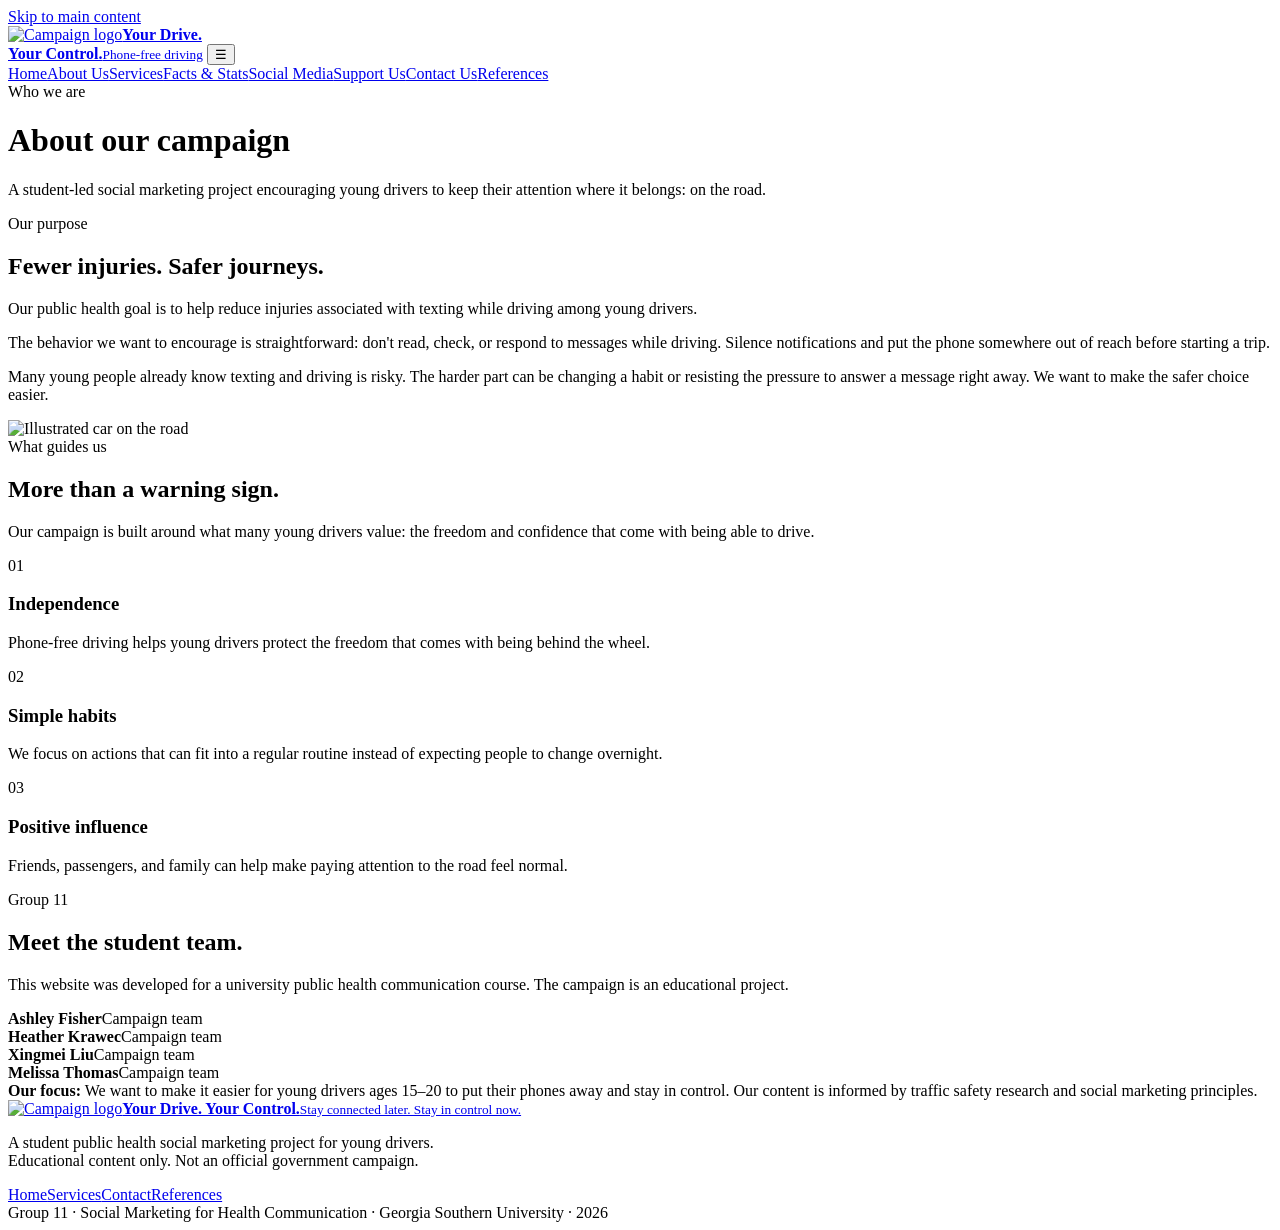
==== about.html @ 7ba315a2 "Added html files" ====
<!doctype html>
<html lang="en">
<head>
<meta charset="UTF-8">
<meta name="viewport" content="width=device-width,initial-scale=1">
<meta name="description" content="Learn about our student public health campaign and its mission to help prevent injuries from texting while driving.">
<meta name="theme-color" content="#112b48">
<title>About Us | Your Drive. Your Control.</title>
<link rel="stylesheet" href="css/style.css">
<link rel="icon" href="assets/logo-fallback.svg" type="image/svg+xml">
</head>
<body>
<a class="skip" href="#main">Skip to main content</a>
<header class="site-header"><div class="head-wrap">
<a class="branding" href="index.html" aria-label="Your Drive. Your Control. home"><img class="site-logo" src="assets/logo.png" alt="Campaign logo"><span class="brand-lines"><strong>Your Drive.<br>Your Control.</strong><small>Phone-free driving</small></span></a>
<button class="menu-button" aria-label="Toggle menu" aria-expanded="false" aria-controls="site-nav">☰</button>
<nav class="nav-links" id="site-nav" aria-label="Main navigation"><a href="index.html">Home</a><a href="about.html" class="active" aria-current="page">About Us</a><a href="services.html">Services</a><a href="facts.html">Facts & Stats</a><a href="social-media.html">Social Media</a><a href="support.html">Support Us</a><a href="contact.html">Contact Us</a><a href="references.html">References</a></nav>
</div></header>
<main id="main"><div class="container"><div class="page-banner"><div class="kicker">Who we are</div><h1>About our campaign</h1><p>A student-led social marketing project encouraging young drivers to keep their attention where it belongs: on the road.</p></div></div><section class="section"><div class="container split"><div><div class="kicker">Our purpose</div><h2>Fewer injuries. Safer journeys.</h2><p class="lede">Our public health goal is to help reduce injuries associated with texting while driving among young drivers.</p><p>The behavior we want to encourage is straightforward: don't read, check, or respond to messages while driving. Silence notifications and put the phone somewhere out of reach before starting a trip.</p><p>Many young people already know texting and driving is risky. The harder part can be changing a habit or resisting the pressure to answer a message right away. We want to make the safer choice easier.</p></div><div class="feature-art"><img src="assets/road-illustration.svg" alt="Illustrated car on the road"></div></div></section>
<section class="section soft"><div class="container"><div class="section-header"><div class="kicker">What guides us</div><h2>More than a warning sign.</h2><p>Our campaign is built around what many young drivers value: the freedom and confidence that come with being able to drive.</p></div><div class="grid cols-3"><article class="card"><div class="icon-box">01</div><h3>Independence</h3><p>Phone-free driving helps young drivers protect the freedom that comes with being behind the wheel.</p></article><article class="card"><div class="icon-box">02</div><h3>Simple habits</h3><p>We focus on actions that can fit into a regular routine instead of expecting people to change overnight.</p></article><article class="card"><div class="icon-box">03</div><h3>Positive influence</h3><p>Friends, passengers, and family can help make paying attention to the road feel normal.</p></article></div></div></section>
<section class="section"><div class="container"><div class="section-header"><div class="kicker">Group 11</div><h2>Meet the student team.</h2><p>This website was developed for a university public health communication course. The campaign is an educational project.</p></div><div class="grid cols-4"><div class="team-member"><strong>Ashley Fisher</strong><span>Campaign team</span></div><div class="team-member"><strong>Heather Krawec</strong><span>Campaign team</span></div><div class="team-member"><strong>Xingmei Liu</strong><span>Campaign team</span></div><div class="team-member"><strong>Melissa Thomas</strong><span>Campaign team</span></div></div><div class="aside-tip mt-md"><strong>Our focus:</strong> We want to make it easier for young drivers ages 15–20 to put their phones away and stay in control. Our content is informed by traffic safety research and social marketing principles.</div></div></section></main>
<footer class="site-footer"><div class="container footer-inner"><div><a class="branding" href="index.html"><img class="site-logo" src="assets/logo.png" alt="Campaign logo"><span class="brand-lines"><strong>Your Drive. Your Control.</strong><small>Stay connected later. Stay in control now.</small></span></a><p class="tiny mt-sm">A student public health social marketing project for young drivers.<br>Educational content only. Not an official government campaign.</p></div><nav aria-label="Footer navigation" class="footer-links"><a href="index.html">Home</a><a href="services.html">Services</a><a href="contact.html">Contact</a><a href="references.html">References</a></nav></div><div class="footer-bottom"><div class="container">Group 11 · Social Marketing for Health Communication · Georgia Southern University · 2026</div></div></footer>
<script src="js/main.js" defer></script>
</body></html>
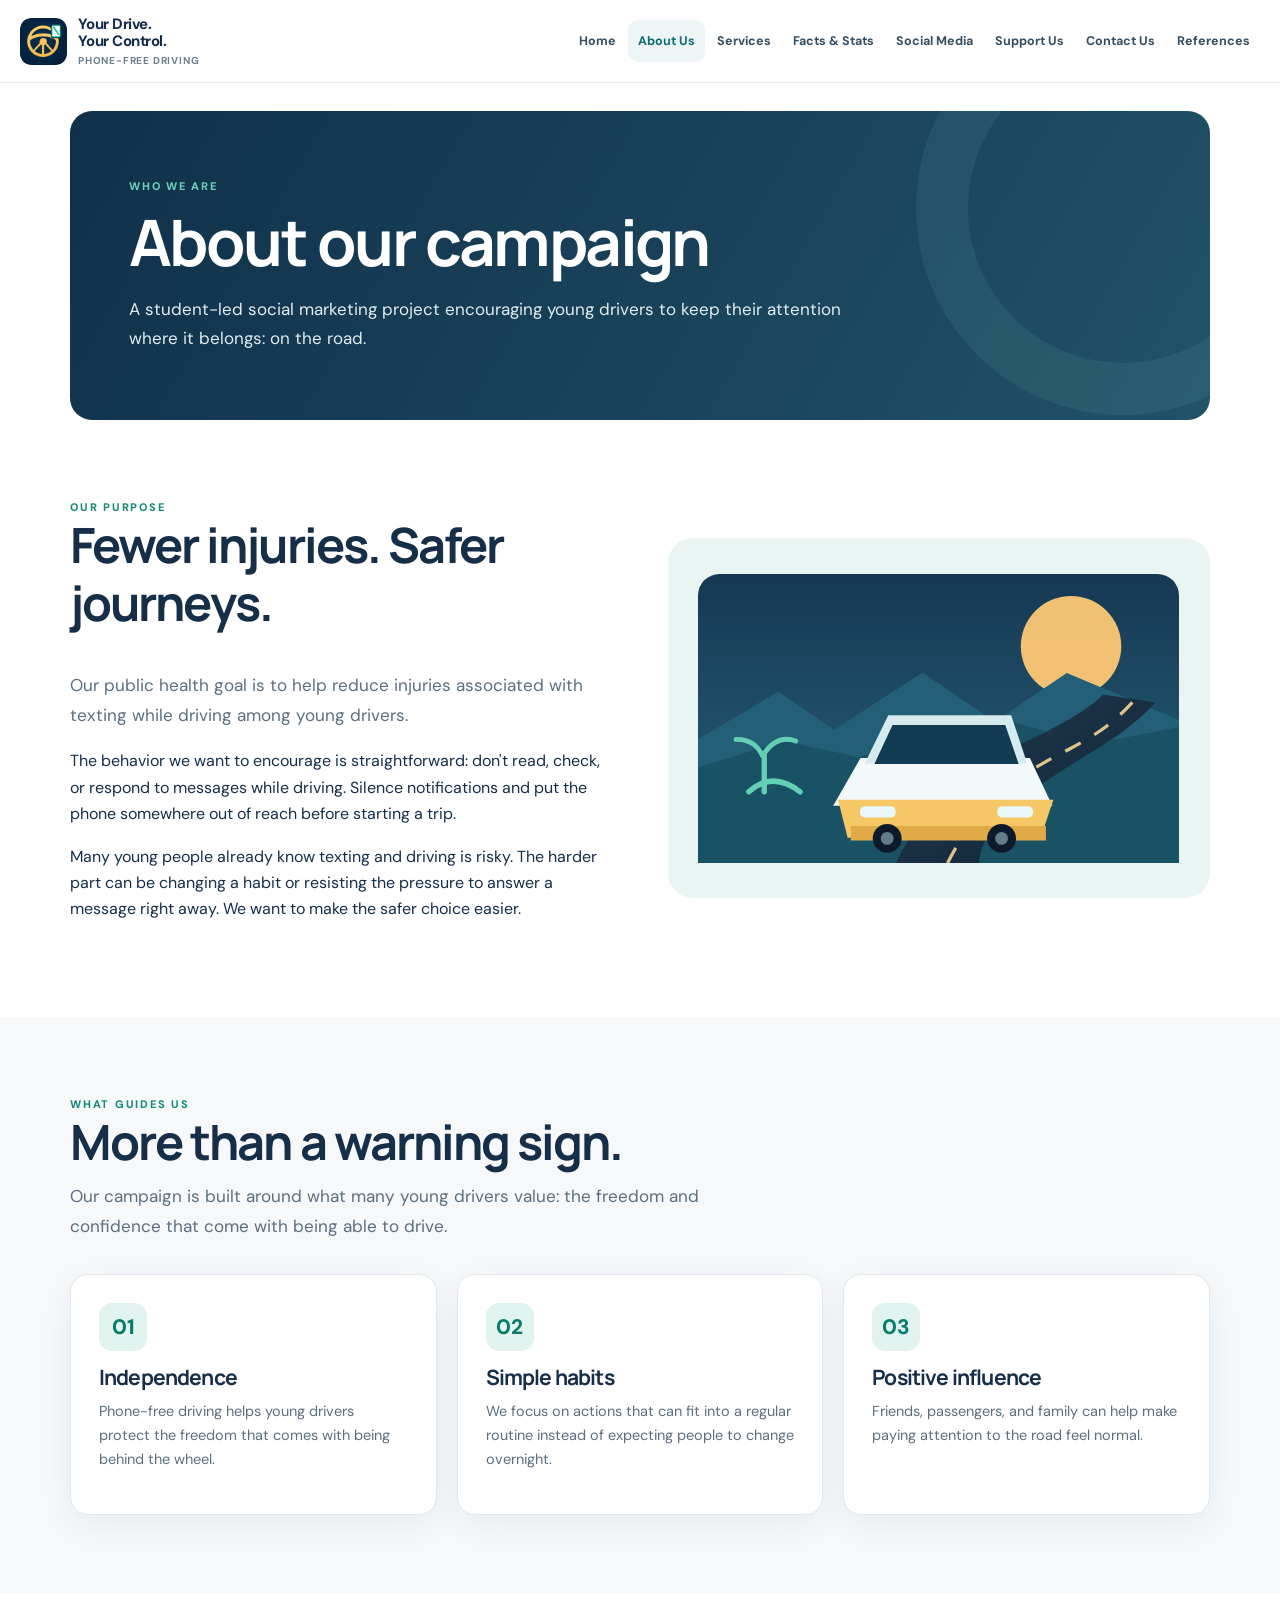
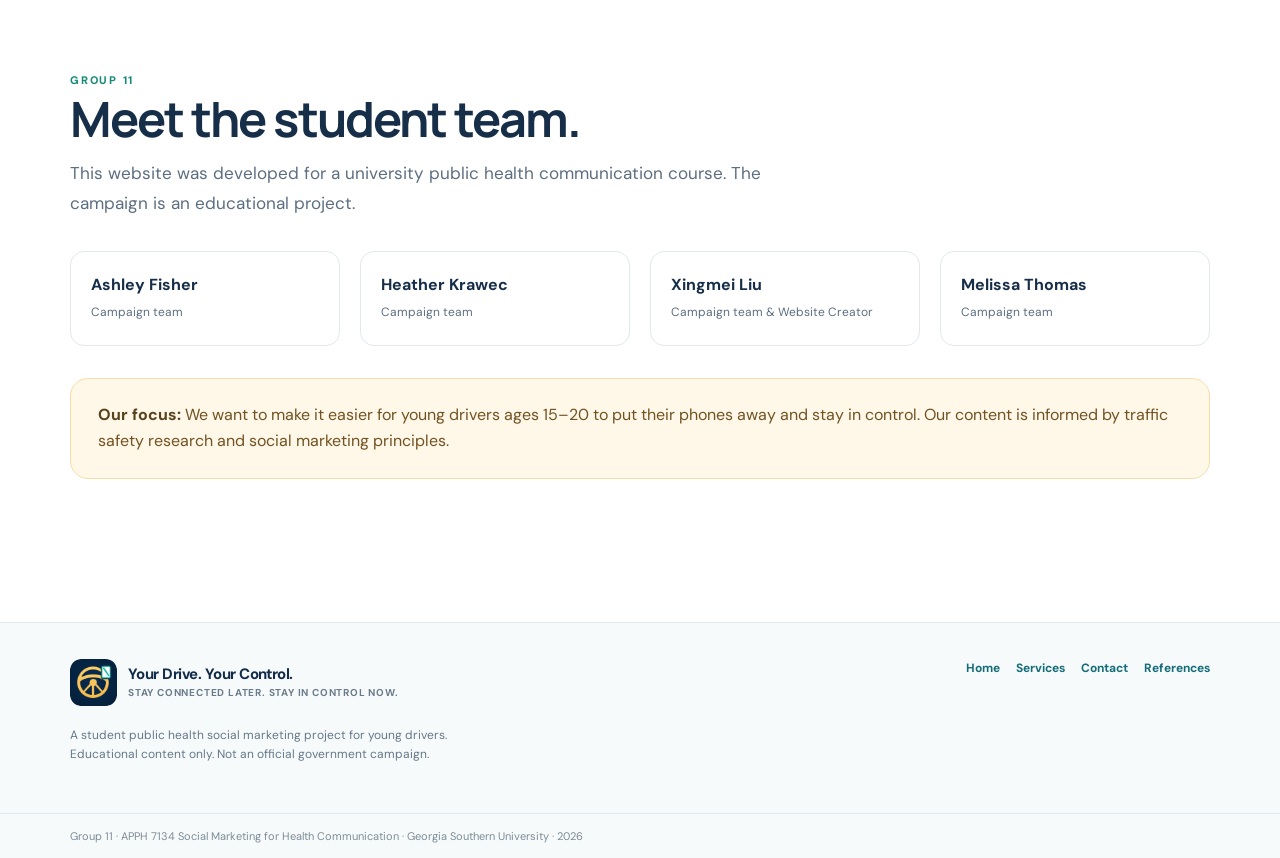
==== commit 62de556d: "Replacement" ====
--- a/about.html
+++ b/about.html
@@ -18,7 +18,7 @@
 </div></header>
 <main id="main"><div class="container"><div class="page-banner"><div class="kicker">Who we are</div><h1>About our campaign</h1><p>A student-led social marketing project encouraging young drivers to keep their attention where it belongs: on the road.</p></div></div><section class="section"><div class="container split"><div><div class="kicker">Our purpose</div><h2>Fewer injuries. Safer journeys.</h2><p class="lede">Our public health goal is to help reduce injuries associated with texting while driving among young drivers.</p><p>The behavior we want to encourage is straightforward: don't read, check, or respond to messages while driving. Silence notifications and put the phone somewhere out of reach before starting a trip.</p><p>Many young people already know texting and driving is risky. The harder part can be changing a habit or resisting the pressure to answer a message right away. We want to make the safer choice easier.</p></div><div class="feature-art"><img src="assets/road-illustration.svg" alt="Illustrated car on the road"></div></div></section>
 <section class="section soft"><div class="container"><div class="section-header"><div class="kicker">What guides us</div><h2>More than a warning sign.</h2><p>Our campaign is built around what many young drivers value: the freedom and confidence that come with being able to drive.</p></div><div class="grid cols-3"><article class="card"><div class="icon-box">01</div><h3>Independence</h3><p>Phone-free driving helps young drivers protect the freedom that comes with being behind the wheel.</p></article><article class="card"><div class="icon-box">02</div><h3>Simple habits</h3><p>We focus on actions that can fit into a regular routine instead of expecting people to change overnight.</p></article><article class="card"><div class="icon-box">03</div><h3>Positive influence</h3><p>Friends, passengers, and family can help make paying attention to the road feel normal.</p></article></div></div></section>
-<section class="section"><div class="container"><div class="section-header"><div class="kicker">Group 11</div><h2>Meet the student team.</h2><p>This website was developed for a university public health communication course. The campaign is an educational project.</p></div><div class="grid cols-4"><div class="team-member"><strong>Ashley Fisher</strong><span>Campaign team</span></div><div class="team-member"><strong>Heather Krawec</strong><span>Campaign team</span></div><div class="team-member"><strong>Xingmei Liu</strong><span>Campaign team</span></div><div class="team-member"><strong>Melissa Thomas</strong><span>Campaign team</span></div></div><div class="aside-tip mt-md"><strong>Our focus:</strong> We want to make it easier for young drivers ages 15–20 to put their phones away and stay in control. Our content is informed by traffic safety research and social marketing principles.</div></div></section></main>
-<footer class="site-footer"><div class="container footer-inner"><div><a class="branding" href="index.html"><img class="site-logo" src="assets/logo.png" alt="Campaign logo"><span class="brand-lines"><strong>Your Drive. Your Control.</strong><small>Stay connected later. Stay in control now.</small></span></a><p class="tiny mt-sm">A student public health social marketing project for young drivers.<br>Educational content only. Not an official government campaign.</p></div><nav aria-label="Footer navigation" class="footer-links"><a href="index.html">Home</a><a href="services.html">Services</a><a href="contact.html">Contact</a><a href="references.html">References</a></nav></div><div class="footer-bottom"><div class="container">Group 11 · Social Marketing for Health Communication · Georgia Southern University · 2026</div></div></footer>
+<section class="section"><div class="container"><div class="section-header"><div class="kicker">Group 11</div><h2>Meet the student team.</h2><p>This website was developed for a university public health communication course. The campaign is an educational project.</p></div><div class="grid cols-4"><div class="team-member"><strong>Ashley Fisher</strong><span>Campaign team</span></div><div class="team-member"><strong>Heather Krawec</strong><span>Campaign team</span></div><div class="team-member"><strong>Xingmei Liu</strong><span>Campaign team & Website Creator</span></div><div class="team-member"><strong>Melissa Thomas</strong><span>Campaign team</span></div></div><div class="aside-tip mt-md"><strong>Our focus:</strong> We want to make it easier for young drivers ages 15–20 to put their phones away and stay in control. Our content is informed by traffic safety research and social marketing principles.</div></div></section></main>
+<footer class="site-footer"><div class="container footer-inner"><div><a class="branding" href="index.html"><img class="site-logo" src="assets/logo.png" alt="Campaign logo"><span class="brand-lines"><strong>Your Drive. Your Control.</strong><small>Stay connected later. Stay in control now.</small></span></a><p class="tiny mt-sm">A student public health social marketing project for young drivers.<br>Educational content only. Not an official government campaign.</p></div><nav aria-label="Footer navigation" class="footer-links"><a href="index.html">Home</a><a href="services.html">Services</a><a href="contact.html">Contact</a><a href="references.html">References</a></nav></div><div class="footer-bottom"><div class="container">Group 11 · APPH 7134 Social Marketing for Health Communication · Georgia Southern University · 2026</div></div></footer>
 <script src="js/main.js" defer></script>
 </body></html>
--- a/css/style.css
+++ b/css/style.css
@@ -0,0 +1,7 @@
+@import url('https://fonts.googleapis.com/css2?family=DM+Sans:wght@400;500;600;700;800&family=Manrope:wght@400;500;600;700;800&display=swap');
+:root{--navy:#112b48;--deep:#0b1e33;--ink:#172e49;--muted:#5c6e80;--gold:#f6c56b;--mint:#6dd0ba;--pale:#f6f8fa;--line:#e0e9ed;--white:#fff;--radius:18px;--shadow:0 10px 35px rgba(21,43,64,.06)}
+*{box-sizing:border-box}html{scroll-behavior:smooth}body{margin:0;background:#fff;color:var(--ink);font-family:'DM Sans',Arial,sans-serif;line-height:1.65}h1,h2,h3,h4,p{margin-top:0}h1,h2,h3{font-family:'Manrope','DM Sans',Arial,sans-serif;line-height:1.18;letter-spacing:-.04em}h1{font-size:clamp(2.9rem,5.8vw,5.1rem)}h2{font-size:clamp(2rem,3.8vw,3.25rem)}h3{font-size:1.32rem}a{color:#146d79}a:hover{text-decoration-thickness:2px}button,input{font:inherit}button{cursor:pointer}.container{width:min(1140px,calc(100% - 44px));margin:auto}.skip{position:absolute;left:12px;top:-70px;background:#fff;padding:11px;z-index:999}.skip:focus{top:8px}.site-header{position:sticky;top:0;z-index:100;background:#fff;border-bottom:1px solid var(--line)}.head-wrap{width:min(1240px,calc(100% - 38px));margin:auto;display:flex;align-items:center;justify-content:space-between;min-height:82px;gap:18px}.branding{display:flex;align-items:center;gap:11px;color:var(--navy);text-decoration:none;flex:none}.branding img{height:47px;width:47px;object-fit:contain;border-radius:11px}.branding .brand-lines{display:flex;flex-direction:column;line-height:1.12}.branding strong{font-size:15px;letter-spacing:-.035em}.branding small{font-size:10px;color:#69808e;letter-spacing:.08em;text-transform:uppercase;margin-top:5px;font-weight:700}.nav-links{display:flex;align-items:center;gap:2px;flex-wrap:wrap;justify-content:flex-end}.nav-links a{font-size:12.5px;font-weight:700;color:#354e61;text-decoration:none;padding:11px 10px;border-radius:10px;white-space:nowrap}.nav-links a:hover,.nav-links a.active{background:#eef5f6;color:#0d6b71}.menu-button{display:none;border:1px solid var(--line);background:#fff;border-radius:8px;padding:7px 11px;font-size:20px}.kicker{color:#168978;text-transform:uppercase;font-size:11px;letter-spacing:.16em;font-weight:800}.kicker.light{color:var(--mint)}.section{padding:78px 0}.section.soft{background:var(--pale)}.section.tight{padding:44px 0}.section-header{max-width:710px;margin-bottom:32px}.section-header p,.lede{color:var(--muted);font-size:1.07rem;line-height:1.75}.section-header h2{margin-bottom:12px}.hero{background:var(--navy);color:#fff;border-radius:24px;overflow:hidden;position:relative;margin:27px auto 0}.hero:before{content:'';position:absolute;inset:0;background:radial-gradient(circle at 95% -5%,rgba(100,214,183,.2),transparent 38%),linear-gradient(95deg,rgba(4,16,34,.08),transparent);pointer-events:none}.hero-inner{padding:76px 60px;display:grid;grid-template-columns:1.08fr .92fr;gap:25px;align-items:center;position:relative}.hero .kicker{margin-bottom:18px}.hero h1{margin-bottom:19px;color:#fff}.gold{color:var(--gold)}.hero .subtitle{font-size:17px;color:#e2f0f3;line-height:1.7;max-width:530px}.hero .tagline{font-weight:800;color:var(--gold);letter-spacing:.02em;margin-bottom:16px}.hero-visual{display:grid;place-items:center;position:relative}.hero-visual img{width:min(100%,460px);filter:drop-shadow(0 12px 26px rgba(0,0,0,.08))}.action-row{display:flex;gap:12px;flex-wrap:wrap;margin-top:28px}.btn{display:inline-flex;align-items:center;gap:9px;justify-content:center;border:2px solid transparent;border-radius:11px;padding:12px 20px;font-size:14px;text-decoration:none;font-weight:800;line-height:1.4;transition:transform .15s ease,background .15s ease}.btn:hover{transform:translateY(-2px)}.btn-gold{background:var(--gold);color:#14283d}.btn-outline{color:#fff;border-color:#7a98a9}.btn-navy{background:var(--navy);color:#fff}.btn-white{background:#fff;color:var(--navy)}.btn-plain{background:#ebf4f5;color:#176670}.note-strip{padding:27px 0;border-bottom:1px solid var(--line);display:flex;align-items:center;justify-content:space-between;gap:15px}.note-strip strong{font-family:Manrope,Arial,sans-serif;font-size:19px}.note-strip span{font-size:14px;color:var(--muted);max-width:440px}.grid{display:grid;gap:20px}.cols-2{grid-template-columns:repeat(2,minmax(0,1fr))}.cols-3{grid-template-columns:repeat(3,minmax(0,1fr))}.cols-4{grid-template-columns:repeat(4,minmax(0,1fr))}.card{background:#fff;border:1px solid var(--line);border-radius:var(--radius);padding:28px;box-shadow:var(--shadow)}.card h3{margin:14px 0 10px}.card p{color:var(--muted);font-size:14.5px}.icon-box{width:48px;height:48px;border-radius:13px;display:grid;place-items:center;background:#e1f3ee;color:#087c68;font-weight:800;font-size:21px}.icon-box.gold-bg{background:#fff0d5;color:#9f6d00}.stat-card{border:1px solid #d5e8e4;background:#eff9f5;border-radius:var(--radius);padding:28px;min-height:190px}.stat-card strong{display:block;color:#0c6f6b;font-family:Manrope,Arial,sans-serif;font-size:clamp(2.3rem,5vw,3.7rem);line-height:1.05;letter-spacing:-.055em}.stat-card span{font-weight:800;display:block;margin:14px 0 5px}.stat-card small{color:#607681;line-height:1.4;display:block}.aside-tip{background:#fff7e7;border:1px solid #f6dda7;padding:23px 27px;border-radius:var(--radius);color:#715222}.aside-tip strong{color:#58421c}.split{display:grid;grid-template-columns:1fr 1fr;gap:55px;align-items:center}.feature-art{background:#eaf4f3;border-radius:25px;min-height:360px;display:grid;place-items:center;padding:18px}.feature-art img{max-width:95%;max-height:410px}.page-banner{background:linear-gradient(120deg,#10304a,#215268);color:#fff;border-radius:22px;padding:66px 59px;margin:28px auto 0;position:relative;overflow:hidden}.page-banner:after{content:'';position:absolute;width:310px;height:310px;border:52px solid rgba(144,226,205,.08);border-radius:50%;right:-120px;top:-110px}.page-banner .kicker{color:var(--mint)}.page-banner h1{font-size:clamp(2.7rem,5vw,4.2rem);margin:9px 0 15px;color:#fff}.page-banner p{font-size:17px;color:#e0edf2;max-width:720px;line-height:1.75;margin-bottom:0;position:relative;z-index:1}.highlights{display:flex;gap:10px;flex-wrap:wrap;margin:24px 0 0}.pill{display:inline-block;border-radius:100px;font-size:12px;font-weight:800;letter-spacing:.02em;padding:7px 12px;background:#e9f6f1;color:#176c68}.pill.dark{background:rgba(255,255,255,.12);color:#e7f7f4}.process{counter-reset:steps}.process .card{position:relative;padding-top:32px}.number{font-size:12px;color:#148371;font-weight:800;letter-spacing:.12em}.process h3{margin-top:10px}.check-list{padding-left:20px}.check-list li{padding:4px 0;color:var(--muted)}.banner-cta{background:var(--navy);border-radius:22px;padding:47px 50px;color:#fff;display:flex;justify-content:space-between;align-items:center;gap:30px}.banner-cta h2{font-size:clamp(1.65rem,3vw,2.4rem);max-width:650px;margin:0 0 10px;color:#fff}.banner-cta p{color:#d6e6ef;margin:0;max-width:650px}.footnotes{font-size:12px;color:#637888}.footnotes a{color:#226e79}.source-link{font-size:12px;margin-top:14px;display:block}.site-footer{border-top:1px solid var(--line);background:#f7fafb;margin-top:65px}.footer-inner{display:flex;justify-content:space-between;align-items:start;gap:25px;padding:36px 0}.footer-inner small{color:#6a7b8b}.footer-links{display:flex;gap:16px;flex-wrap:wrap;font-size:12px;font-weight:700}.footer-links a{text-decoration:none}.footer-bottom{border-top:1px solid var(--line);padding:13px 0;font-size:11px;color:#7b8c96}.banner-placeholder{border:1px dashed #b2c7d1;border-radius:15px;padding:25px;background:#f7fafb;color:#647789;font-size:14px}.reference-list{padding-left:25px}.reference-list li{padding:0 0 24px 5px;border-bottom:1px solid var(--line);margin-bottom:24px;overflow-wrap:anywhere}.reference-list a{overflow-wrap:anywhere}.media-tile{border:1px solid var(--line);border-radius:18px;overflow:hidden;background:#fff}.media-inner{padding:20px}.media-tile iframe{display:block;width:100%;aspect-ratio:16/9;border:0;background:#172d47}.social-post{padding:26px;background:#fff;border:1px solid var(--line);border-radius:18px;min-height:278px;display:flex;flex-direction:column;justify-content:space-between}.social-post .post-design{border-radius:13px;padding:23px;min-height:165px;display:flex;flex-direction:column;justify-content:center;align-items:center;text-align:center;background:var(--navy);color:white}.social-post:nth-child(2) .post-design{background:#e9f5ee;color:var(--navy)}.social-post:nth-child(3) .post-design{background:#fff0d4;color:var(--navy)}.post-design strong{font-family:Manrope,Arial,sans-serif;font-size:23px;line-height:1.14;letter-spacing:-.04em;max-width:220px}.post-design small{margin-top:14px;font-size:11px;letter-spacing:.1em;font-weight:800;text-transform:uppercase}.post-desc{font-size:13px;color:var(--muted);margin:10px 0 0}.pledge-form{display:grid;gap:13px}.pledge-choice{display:flex;align-items:start;gap:12px;background:#f4f9f8;padding:15px;border-radius:11px}.pledge-choice input{accent-color:#167c75;margin-top:5px;width:19px;height:19px;flex:none}.feedback{border-radius:11px;margin-top:14px;padding:14px 17px;background:#e4f5ee;color:#116d5a;font-weight:700}.feedback:empty{display:none}.quiz-question{padding:25px 0;border-bottom:1px solid var(--line)}.quiz-question legend{font-weight:800;font-size:16px;line-height:1.45;padding:0;margin-bottom:14px}.quiz-question label{display:block;margin:10px 0;color:#395168;cursor:pointer}.quiz-question input{accent-color:#106c76;margin-right:8px}.quiz-question fieldset{padding:0;border:0}.quiz-result{font-size:16px;padding:18px;background:#e4f4ed;border-radius:12px;margin-top:19px}.quiz-result[hidden]{display:none}.answer-note{color:#4d6270;font-size:13px}.map-frame{width:100%;height:330px;border:0;border-radius:16px;background:#eef5f5}.code-note{font-size:12px;color:#77868f}.outline-block{border-left:4px solid var(--gold);padding:17px 22px;background:#fff9ed;border-radius:0 12px 12px 0}.team-member{padding:20px;border:1px solid var(--line);border-radius:14px;background:#fff}.team-member strong{display:block}.team-member span{font-size:12px;color:var(--muted)}.safety-quote{font-size:clamp(1.5rem,3vw,2.3rem);font-family:Manrope,Arial,sans-serif;font-weight:800;line-height:1.35;letter-spacing:-.03em}.logo-large{width:105px;height:105px;object-fit:contain;border-radius:18px}.contact-detail{display:flex;gap:14px;align-items:start}.contact-detail .icon-box{flex:none}.contact-detail p{font-size:14px}.tiny{font-size:12px;color:#657888}.text-center{text-align:center}.mt-sm{margin-top:20px}.mt-md{margin-top:32px}.mt-lg{margin-top:48px}a:focus-visible,button:focus-visible,input:focus-visible{outline:3px solid #21a49b;outline-offset:3px}
+@media(max-width:1100px){.head-wrap{min-height:73px}.branding strong{font-size:14px}.nav-links a{font-size:11.5px;padding:9px 6px}}
+@media(max-width:930px){.menu-button{display:block}.nav-links{display:none;position:absolute;top:72px;left:0;right:0;background:#fff;padding:15px 22px 20px;box-shadow:0 15px 19px rgba(0,0,0,.1);flex-direction:column;align-items:stretch}.nav-links.open{display:flex}.nav-links a{font-size:15px;padding:11px 16px}.hero-inner{grid-template-columns:1fr;padding:51px 40px}.hero-visual{max-height:350px}.hero-visual img{max-height:340px}.split{gap:25px}}
+@media(max-width:670px){.container{width:min(100% - 30px,1140px)}.branding img{height:39px;width:39px}.head-wrap{min-height:70px}.hero{margin-top:15px;border-radius:17px}.hero-inner{padding:41px 26px}.hero h1{font-size:clamp(2.75rem,11vw,4rem)}.hero .subtitle{font-size:15px}.hero-visual{max-height:250px}.hero-visual img{max-height:260px}.page-banner{margin-top:15px;padding:47px 27px;border-radius:17px}.page-banner p{font-size:15px}.section{padding:58px 0}.cols-2,.cols-3,.cols-4,.split{grid-template-columns:1fr}.card{padding:23px}.stat-card{min-height:130px}.banner-cta,.note-strip,.footer-inner{flex-direction:column;align-items:start}.banner-cta{padding:30px}.footer-links{gap:11px}.action-row{align-items:stretch}.action-row .btn{width:100%}}
+@media(prefers-reduced-motion:reduce){html{scroll-behavior:auto}.btn{transition:none}.btn:hover{transform:none}}
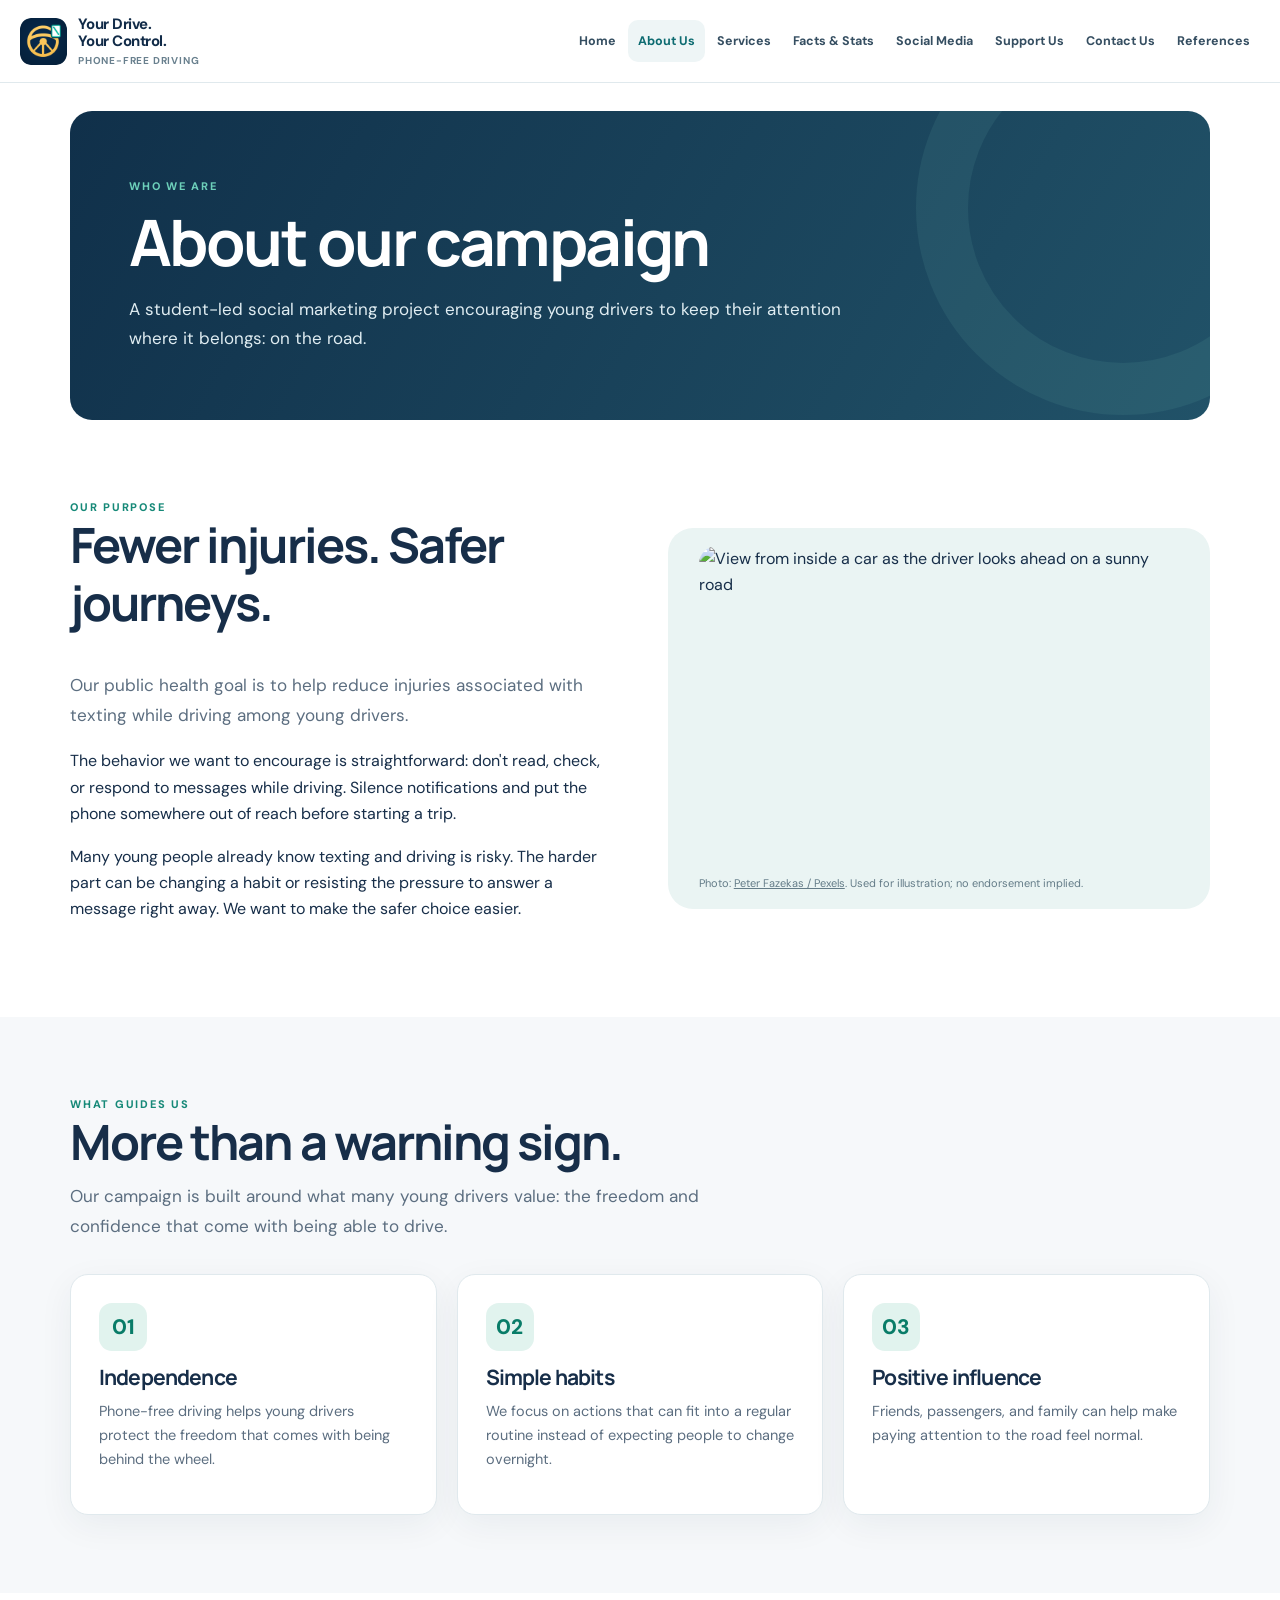
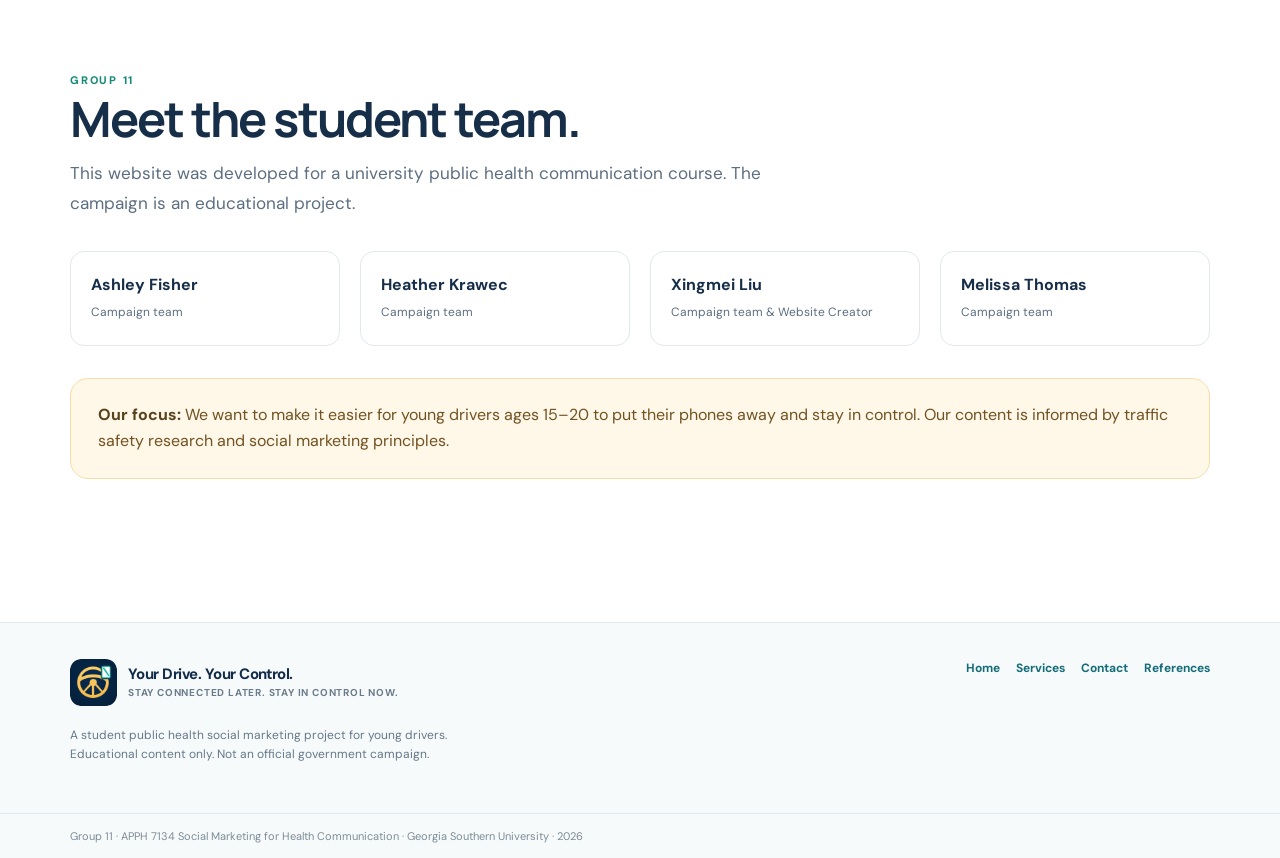
==== commit bf242104: "Replace html files" ====
--- a/about.html
+++ b/about.html
@@ -8,6 +8,17 @@
 <title>About Us | Your Drive. Your Control.</title>
 <link rel="stylesheet" href="css/style.css">
 <link rel="icon" href="assets/logo-fallback.svg" type="image/svg+xml">
+
+<style>
+.campaign-photo{width:100%;max-width:480px;margin:0}
+.campaign-photo img{display:block;width:100%;height:320px;object-fit:cover;border-radius:18px}
+.campaign-photo figcaption{margin-top:9px;font-size:11px;line-height:1.5;color:#647c88}
+.campaign-photo figcaption a{color:inherit}
+.hero-visual .campaign-photo img{width:100%;max-width:none;filter:none}
+.hero-visual .campaign-photo figcaption{color:#d6e6ed}
+.feature-art .campaign-photo img{width:100%;max-height:none}
+@media(max-width:670px){.campaign-photo img{height:240px}}
+</style>
 </head>
 <body>
 <a class="skip" href="#main">Skip to main content</a>
@@ -16,7 +27,7 @@
 <button class="menu-button" aria-label="Toggle menu" aria-expanded="false" aria-controls="site-nav">☰</button>
 <nav class="nav-links" id="site-nav" aria-label="Main navigation"><a href="index.html">Home</a><a href="about.html" class="active" aria-current="page">About Us</a><a href="services.html">Services</a><a href="facts.html">Facts & Stats</a><a href="social-media.html">Social Media</a><a href="support.html">Support Us</a><a href="contact.html">Contact Us</a><a href="references.html">References</a></nav>
 </div></header>
-<main id="main"><div class="container"><div class="page-banner"><div class="kicker">Who we are</div><h1>About our campaign</h1><p>A student-led social marketing project encouraging young drivers to keep their attention where it belongs: on the road.</p></div></div><section class="section"><div class="container split"><div><div class="kicker">Our purpose</div><h2>Fewer injuries. Safer journeys.</h2><p class="lede">Our public health goal is to help reduce injuries associated with texting while driving among young drivers.</p><p>The behavior we want to encourage is straightforward: don't read, check, or respond to messages while driving. Silence notifications and put the phone somewhere out of reach before starting a trip.</p><p>Many young people already know texting and driving is risky. The harder part can be changing a habit or resisting the pressure to answer a message right away. We want to make the safer choice easier.</p></div><div class="feature-art"><img src="assets/road-illustration.svg" alt="Illustrated car on the road"></div></div></section>
+<main id="main"><div class="container"><div class="page-banner"><div class="kicker">Who we are</div><h1>About our campaign</h1><p>A student-led social marketing project encouraging young drivers to keep their attention where it belongs: on the road.</p></div></div><section class="section"><div class="container split"><div><div class="kicker">Our purpose</div><h2>Fewer injuries. Safer journeys.</h2><p class="lede">Our public health goal is to help reduce injuries associated with texting while driving among young drivers.</p><p>The behavior we want to encourage is straightforward: don't read, check, or respond to messages while driving. Silence notifications and put the phone somewhere out of reach before starting a trip.</p><p>Many young people already know texting and driving is risky. The harder part can be changing a habit or resisting the pressure to answer a message right away. We want to make the safer choice easier.</p></div><div class="feature-art"><figure class="campaign-photo"><img src="https://images.pexels.com/photos/1386649/pexels-photo-1386649.jpeg?auto=compress&amp;dpr=1&amp;h=750&amp;w=1260" alt="View from inside a car as the driver looks ahead on a sunny road" loading="lazy" referrerpolicy="no-referrer"/><figcaption>Photo: <a href="https://www.pexels.com/photo/photo-of-person-driving-1386649/" target="_blank" rel="noopener noreferrer">Peter Fazekas / Pexels</a>. Used for illustration; no endorsement implied.</figcaption></figure></div></div></section>
 <section class="section soft"><div class="container"><div class="section-header"><div class="kicker">What guides us</div><h2>More than a warning sign.</h2><p>Our campaign is built around what many young drivers value: the freedom and confidence that come with being able to drive.</p></div><div class="grid cols-3"><article class="card"><div class="icon-box">01</div><h3>Independence</h3><p>Phone-free driving helps young drivers protect the freedom that comes with being behind the wheel.</p></article><article class="card"><div class="icon-box">02</div><h3>Simple habits</h3><p>We focus on actions that can fit into a regular routine instead of expecting people to change overnight.</p></article><article class="card"><div class="icon-box">03</div><h3>Positive influence</h3><p>Friends, passengers, and family can help make paying attention to the road feel normal.</p></article></div></div></section>
 <section class="section"><div class="container"><div class="section-header"><div class="kicker">Group 11</div><h2>Meet the student team.</h2><p>This website was developed for a university public health communication course. The campaign is an educational project.</p></div><div class="grid cols-4"><div class="team-member"><strong>Ashley Fisher</strong><span>Campaign team</span></div><div class="team-member"><strong>Heather Krawec</strong><span>Campaign team</span></div><div class="team-member"><strong>Xingmei Liu</strong><span>Campaign team & Website Creator</span></div><div class="team-member"><strong>Melissa Thomas</strong><span>Campaign team</span></div></div><div class="aside-tip mt-md"><strong>Our focus:</strong> We want to make it easier for young drivers ages 15–20 to put their phones away and stay in control. Our content is informed by traffic safety research and social marketing principles.</div></div></section></main>
 <footer class="site-footer"><div class="container footer-inner"><div><a class="branding" href="index.html"><img class="site-logo" src="assets/logo.png" alt="Campaign logo"><span class="brand-lines"><strong>Your Drive. Your Control.</strong><small>Stay connected later. Stay in control now.</small></span></a><p class="tiny mt-sm">A student public health social marketing project for young drivers.<br>Educational content only. Not an official government campaign.</p></div><nav aria-label="Footer navigation" class="footer-links"><a href="index.html">Home</a><a href="services.html">Services</a><a href="contact.html">Contact</a><a href="references.html">References</a></nav></div><div class="footer-bottom"><div class="container">Group 11 · APPH 7134 Social Marketing for Health Communication · Georgia Southern University · 2026</div></div></footer>
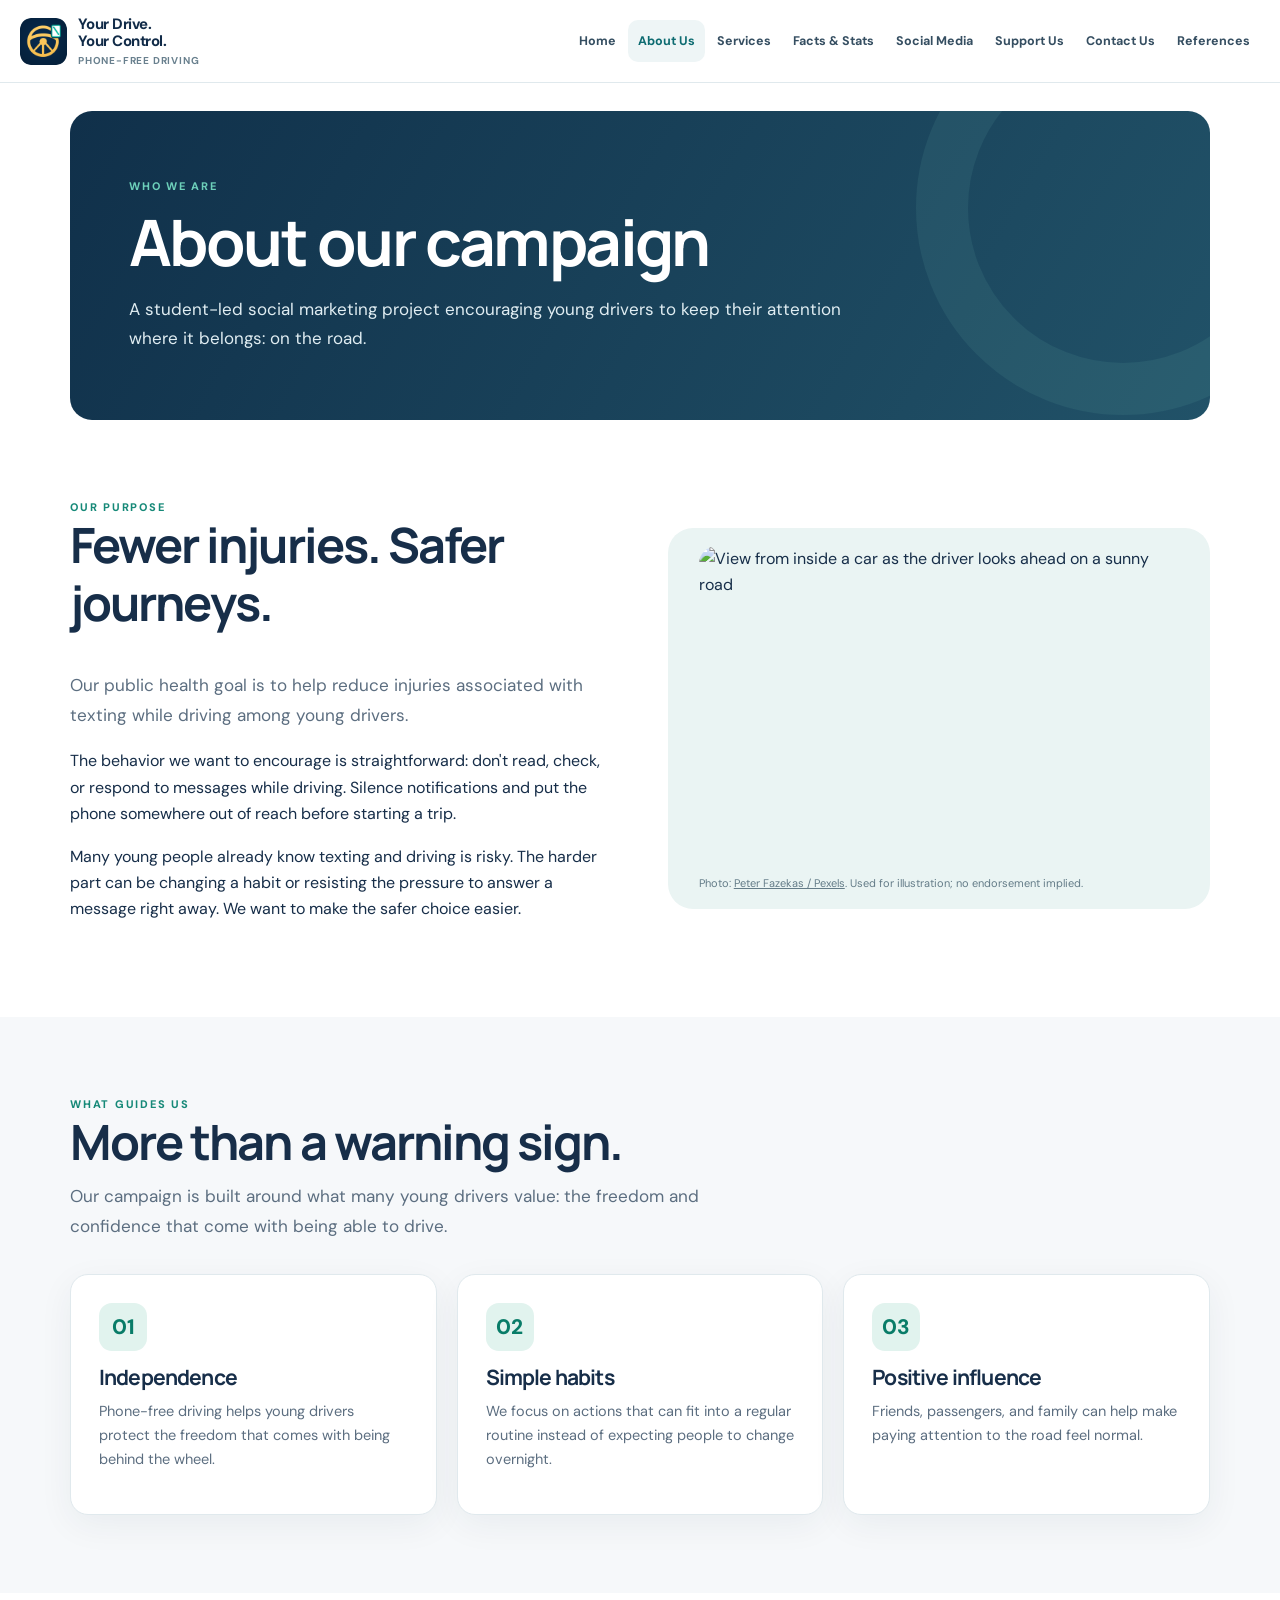
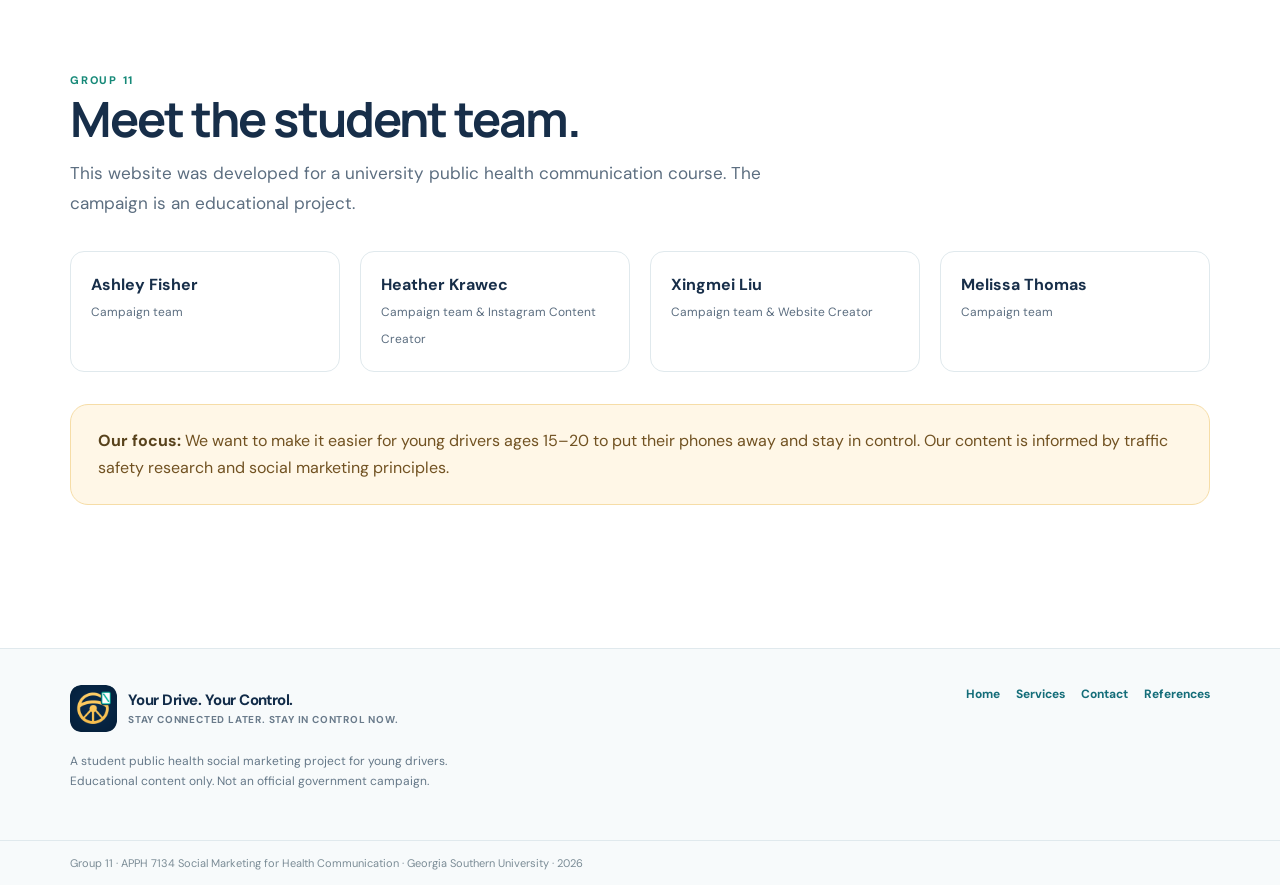
==== commit 06aff0ec: "Update about.html" ====
--- a/about.html
+++ b/about.html
@@ -29,7 +29,7 @@
 </div></header>
 <main id="main"><div class="container"><div class="page-banner"><div class="kicker">Who we are</div><h1>About our campaign</h1><p>A student-led social marketing project encouraging young drivers to keep their attention where it belongs: on the road.</p></div></div><section class="section"><div class="container split"><div><div class="kicker">Our purpose</div><h2>Fewer injuries. Safer journeys.</h2><p class="lede">Our public health goal is to help reduce injuries associated with texting while driving among young drivers.</p><p>The behavior we want to encourage is straightforward: don't read, check, or respond to messages while driving. Silence notifications and put the phone somewhere out of reach before starting a trip.</p><p>Many young people already know texting and driving is risky. The harder part can be changing a habit or resisting the pressure to answer a message right away. We want to make the safer choice easier.</p></div><div class="feature-art"><figure class="campaign-photo"><img src="https://images.pexels.com/photos/1386649/pexels-photo-1386649.jpeg?auto=compress&amp;dpr=1&amp;h=750&amp;w=1260" alt="View from inside a car as the driver looks ahead on a sunny road" loading="lazy" referrerpolicy="no-referrer"/><figcaption>Photo: <a href="https://www.pexels.com/photo/photo-of-person-driving-1386649/" target="_blank" rel="noopener noreferrer">Peter Fazekas / Pexels</a>. Used for illustration; no endorsement implied.</figcaption></figure></div></div></section>
 <section class="section soft"><div class="container"><div class="section-header"><div class="kicker">What guides us</div><h2>More than a warning sign.</h2><p>Our campaign is built around what many young drivers value: the freedom and confidence that come with being able to drive.</p></div><div class="grid cols-3"><article class="card"><div class="icon-box">01</div><h3>Independence</h3><p>Phone-free driving helps young drivers protect the freedom that comes with being behind the wheel.</p></article><article class="card"><div class="icon-box">02</div><h3>Simple habits</h3><p>We focus on actions that can fit into a regular routine instead of expecting people to change overnight.</p></article><article class="card"><div class="icon-box">03</div><h3>Positive influence</h3><p>Friends, passengers, and family can help make paying attention to the road feel normal.</p></article></div></div></section>
-<section class="section"><div class="container"><div class="section-header"><div class="kicker">Group 11</div><h2>Meet the student team.</h2><p>This website was developed for a university public health communication course. The campaign is an educational project.</p></div><div class="grid cols-4"><div class="team-member"><strong>Ashley Fisher</strong><span>Campaign team</span></div><div class="team-member"><strong>Heather Krawec</strong><span>Campaign team</span></div><div class="team-member"><strong>Xingmei Liu</strong><span>Campaign team & Website Creator</span></div><div class="team-member"><strong>Melissa Thomas</strong><span>Campaign team</span></div></div><div class="aside-tip mt-md"><strong>Our focus:</strong> We want to make it easier for young drivers ages 15–20 to put their phones away and stay in control. Our content is informed by traffic safety research and social marketing principles.</div></div></section></main>
+<section class="section"><div class="container"><div class="section-header"><div class="kicker">Group 11</div><h2>Meet the student team.</h2><p>This website was developed for a university public health communication course. The campaign is an educational project.</p></div><div class="grid cols-4"><div class="team-member"><strong>Ashley Fisher</strong><span>Campaign team</span></div><div class="team-member"><strong>Heather Krawec</strong><span>Campaign team & Instagram Content Creator</span></div><div class="team-member"><strong>Xingmei Liu</strong><span>Campaign team & Website Creator</span></div><div class="team-member"><strong>Melissa Thomas</strong><span>Campaign team</span></div></div><div class="aside-tip mt-md"><strong>Our focus:</strong> We want to make it easier for young drivers ages 15–20 to put their phones away and stay in control. Our content is informed by traffic safety research and social marketing principles.</div></div></section></main>
 <footer class="site-footer"><div class="container footer-inner"><div><a class="branding" href="index.html"><img class="site-logo" src="assets/logo.png" alt="Campaign logo"><span class="brand-lines"><strong>Your Drive. Your Control.</strong><small>Stay connected later. Stay in control now.</small></span></a><p class="tiny mt-sm">A student public health social marketing project for young drivers.<br>Educational content only. Not an official government campaign.</p></div><nav aria-label="Footer navigation" class="footer-links"><a href="index.html">Home</a><a href="services.html">Services</a><a href="contact.html">Contact</a><a href="references.html">References</a></nav></div><div class="footer-bottom"><div class="container">Group 11 · APPH 7134 Social Marketing for Health Communication · Georgia Southern University · 2026</div></div></footer>
 <script src="js/main.js" defer></script>
-</body></html>+</body></html>
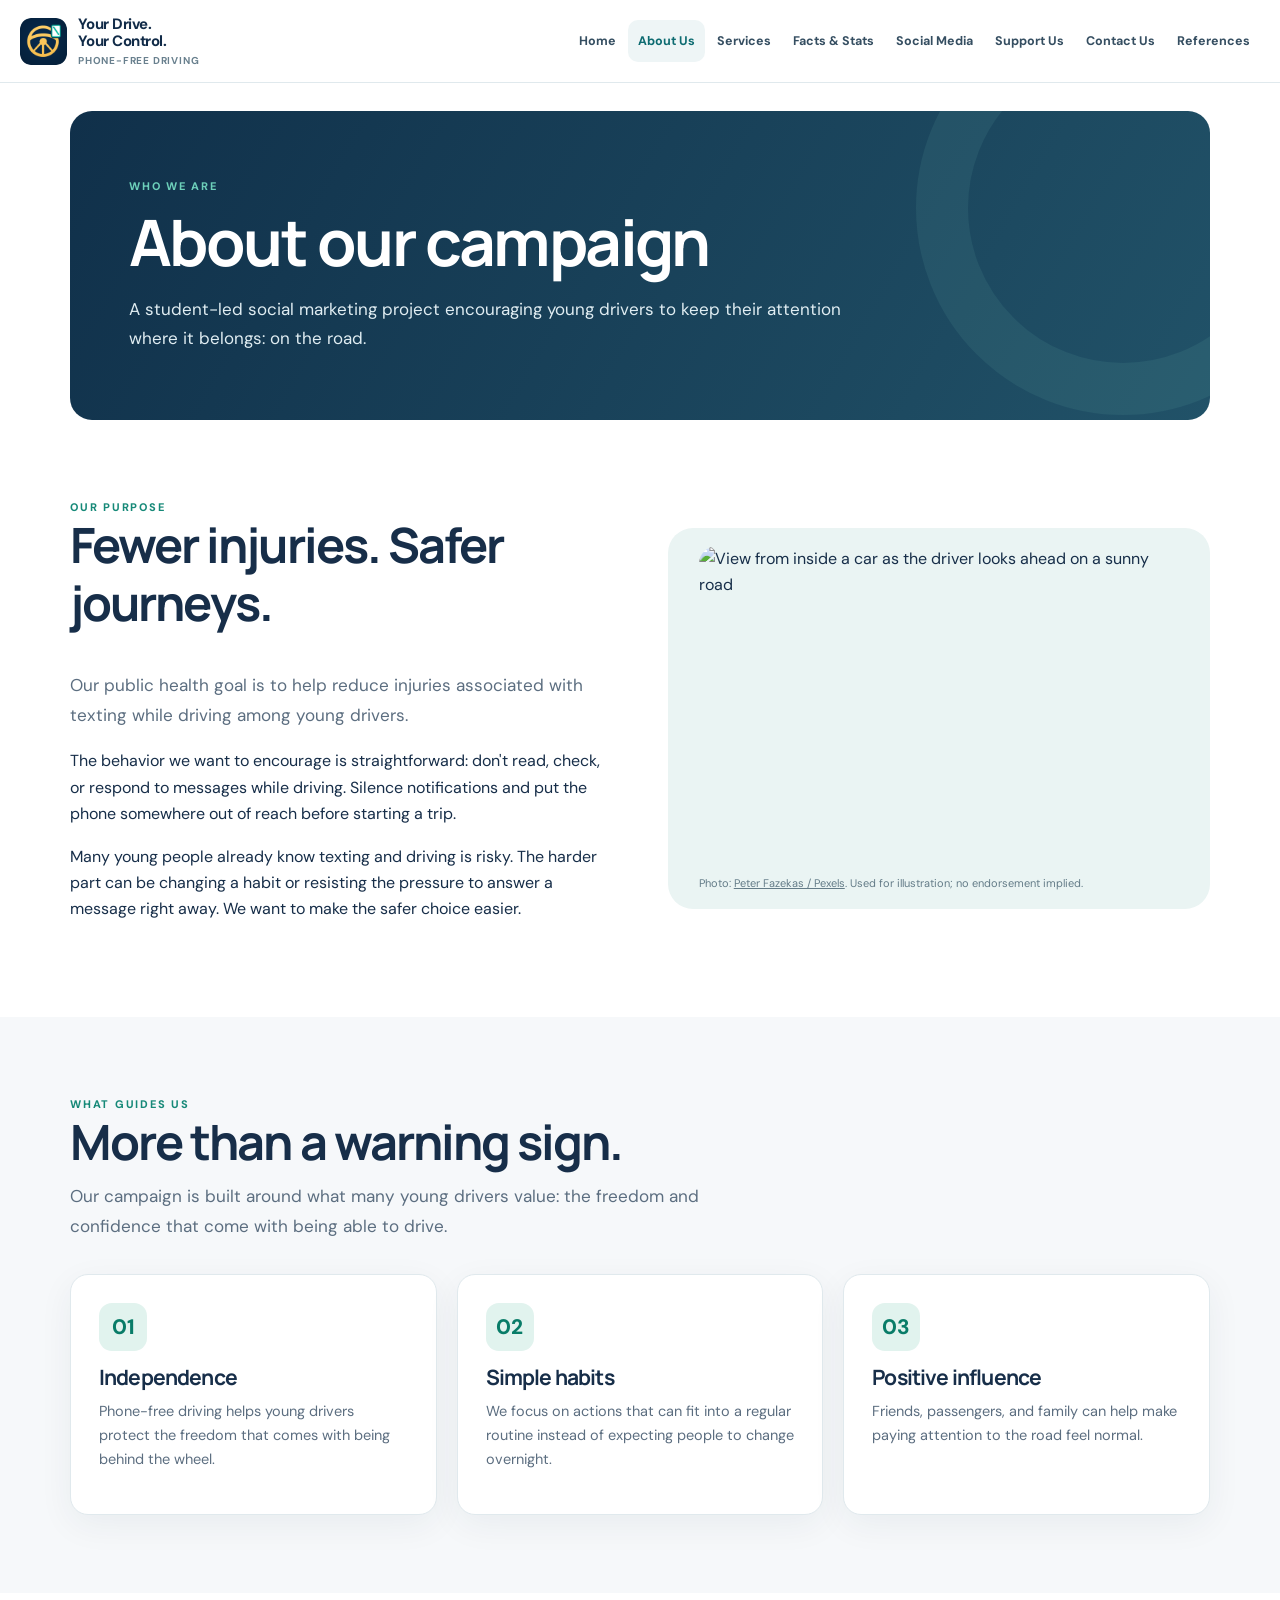
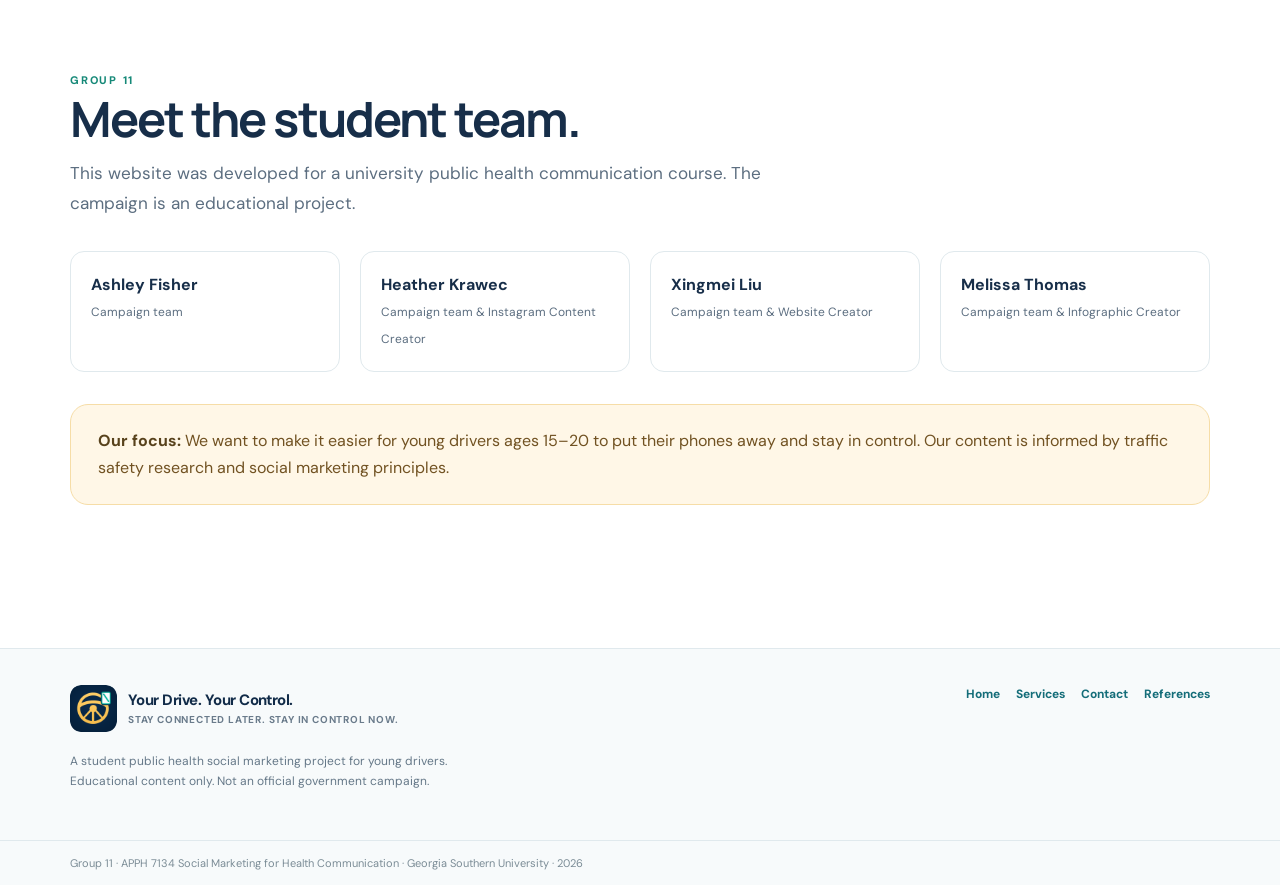
==== commit 8e7120a0: "Update about.html" ====
--- a/about.html
+++ b/about.html
@@ -29,7 +29,7 @@
 </div></header>
 <main id="main"><div class="container"><div class="page-banner"><div class="kicker">Who we are</div><h1>About our campaign</h1><p>A student-led social marketing project encouraging young drivers to keep their attention where it belongs: on the road.</p></div></div><section class="section"><div class="container split"><div><div class="kicker">Our purpose</div><h2>Fewer injuries. Safer journeys.</h2><p class="lede">Our public health goal is to help reduce injuries associated with texting while driving among young drivers.</p><p>The behavior we want to encourage is straightforward: don't read, check, or respond to messages while driving. Silence notifications and put the phone somewhere out of reach before starting a trip.</p><p>Many young people already know texting and driving is risky. The harder part can be changing a habit or resisting the pressure to answer a message right away. We want to make the safer choice easier.</p></div><div class="feature-art"><figure class="campaign-photo"><img src="https://images.pexels.com/photos/1386649/pexels-photo-1386649.jpeg?auto=compress&amp;dpr=1&amp;h=750&amp;w=1260" alt="View from inside a car as the driver looks ahead on a sunny road" loading="lazy" referrerpolicy="no-referrer"/><figcaption>Photo: <a href="https://www.pexels.com/photo/photo-of-person-driving-1386649/" target="_blank" rel="noopener noreferrer">Peter Fazekas / Pexels</a>. Used for illustration; no endorsement implied.</figcaption></figure></div></div></section>
 <section class="section soft"><div class="container"><div class="section-header"><div class="kicker">What guides us</div><h2>More than a warning sign.</h2><p>Our campaign is built around what many young drivers value: the freedom and confidence that come with being able to drive.</p></div><div class="grid cols-3"><article class="card"><div class="icon-box">01</div><h3>Independence</h3><p>Phone-free driving helps young drivers protect the freedom that comes with being behind the wheel.</p></article><article class="card"><div class="icon-box">02</div><h3>Simple habits</h3><p>We focus on actions that can fit into a regular routine instead of expecting people to change overnight.</p></article><article class="card"><div class="icon-box">03</div><h3>Positive influence</h3><p>Friends, passengers, and family can help make paying attention to the road feel normal.</p></article></div></div></section>
-<section class="section"><div class="container"><div class="section-header"><div class="kicker">Group 11</div><h2>Meet the student team.</h2><p>This website was developed for a university public health communication course. The campaign is an educational project.</p></div><div class="grid cols-4"><div class="team-member"><strong>Ashley Fisher</strong><span>Campaign team</span></div><div class="team-member"><strong>Heather Krawec</strong><span>Campaign team & Instagram Content Creator</span></div><div class="team-member"><strong>Xingmei Liu</strong><span>Campaign team & Website Creator</span></div><div class="team-member"><strong>Melissa Thomas</strong><span>Campaign team</span></div></div><div class="aside-tip mt-md"><strong>Our focus:</strong> We want to make it easier for young drivers ages 15–20 to put their phones away and stay in control. Our content is informed by traffic safety research and social marketing principles.</div></div></section></main>
+<section class="section"><div class="container"><div class="section-header"><div class="kicker">Group 11</div><h2>Meet the student team.</h2><p>This website was developed for a university public health communication course. The campaign is an educational project.</p></div><div class="grid cols-4"><div class="team-member"><strong>Ashley Fisher</strong><span>Campaign team</span></div><div class="team-member"><strong>Heather Krawec</strong><span>Campaign team & Instagram Content Creator</span></div><div class="team-member"><strong>Xingmei Liu</strong><span>Campaign team & Website Creator</span></div><div class="team-member"><strong>Melissa Thomas</strong><span>Campaign team & Infographic Creator</span></div></div><div class="aside-tip mt-md"><strong>Our focus:</strong> We want to make it easier for young drivers ages 15–20 to put their phones away and stay in control. Our content is informed by traffic safety research and social marketing principles.</div></div></section></main>
 <footer class="site-footer"><div class="container footer-inner"><div><a class="branding" href="index.html"><img class="site-logo" src="assets/logo.png" alt="Campaign logo"><span class="brand-lines"><strong>Your Drive. Your Control.</strong><small>Stay connected later. Stay in control now.</small></span></a><p class="tiny mt-sm">A student public health social marketing project for young drivers.<br>Educational content only. Not an official government campaign.</p></div><nav aria-label="Footer navigation" class="footer-links"><a href="index.html">Home</a><a href="services.html">Services</a><a href="contact.html">Contact</a><a href="references.html">References</a></nav></div><div class="footer-bottom"><div class="container">Group 11 · APPH 7134 Social Marketing for Health Communication · Georgia Southern University · 2026</div></div></footer>
 <script src="js/main.js" defer></script>
 </body></html>
